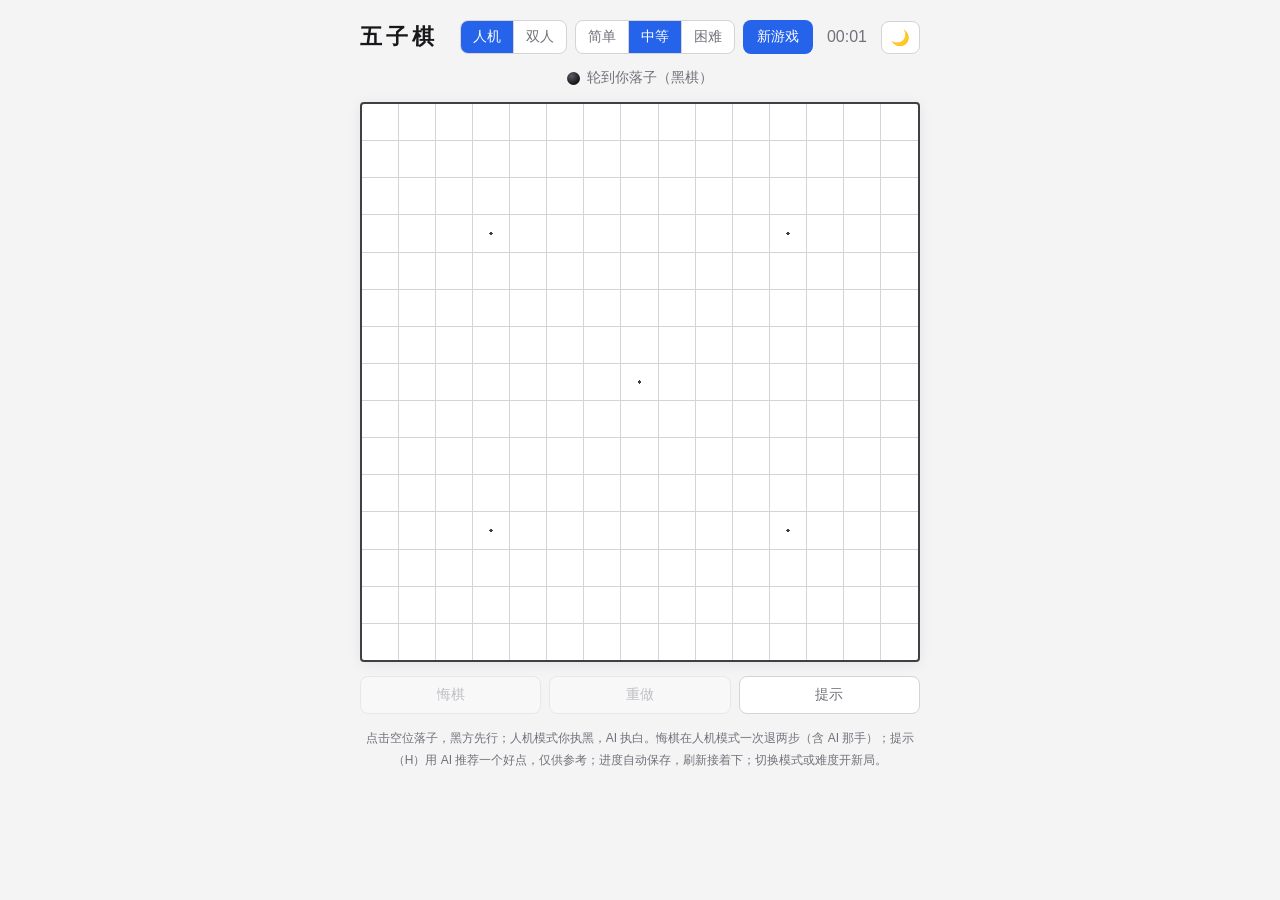
==== gomoku/index.html @ 44c378cf "五子棋：新增人机/双人对战（三档 AI、悔棋/重做、提示、进度自动保存、主题）" ====
<!DOCTYPE html>
<html lang="zh-CN">
<head>
  <meta charset="UTF-8">
  <meta name="viewport" content="width=device-width, initial-scale=1.0">
  <title>五子棋 Gomoku</title>
  <script src="../shared/theme.js"></script>
  <link rel="stylesheet" href="style.css">
</head>
<body>
  <main class="wrap">
    <header class="topbar">
      <h1>五子棋</h1>
      <div class="controls">
        <div class="difficulty" id="modeGroup" role="group" aria-label="对战模式选择">
          <button class="diff-btn active" data-mode="pve">人机</button>
          <button class="diff-btn" data-mode="pvp">双人</button>
        </div>
        <div class="difficulty" id="diffGroup" role="group" aria-label="AI 难度选择">
          <button class="diff-btn" data-difficulty="easy">简单</button>
          <button class="diff-btn active" data-difficulty="medium">中等</button>
          <button class="diff-btn" data-difficulty="hard">困难</button>
        </div>
        <button id="newGame" class="primary">新游戏</button>
        <div class="timer" id="timer">00:00</div>
        <button id="themeBtn" class="theme-btn" title="切换深浅色主题" aria-label="切换深浅色主题">🌙</button>
      </div>
    </header>

    <div class="status" id="status"></div>

    <div class="board" id="board" role="grid" aria-label="五子棋棋盘"></div>

    <div class="toolbar">
      <button id="undoBtn" class="tool" title="悔棋（Ctrl/⌘+Z）">悔棋</button>
      <button id="redoBtn" class="tool" title="重做（Ctrl/⌘+Shift+Z）">重做</button>
      <button id="hintBtn" class="tool" title="AI 推荐一个好点（H）">提示</button>
    </div>

    <p class="hint">点击空位落子，黑方先行；人机模式你执黑，AI 执白。悔棋在人机模式一次退两步（含 AI 那手）；提示（H）用 AI 推荐一个好点，仅供参考；进度自动保存，刷新接着下；切换模式或难度开新局。</p>
  </main>

  <div class="overlay hidden" id="overlay">
    <div class="card">
      <h2 id="overlayTitle">🎉 黑方获胜</h2>
      <p id="overlayText">用时 00:00</p>
      <button class="primary" id="again">再来一局</button>
    </div>
  </div>

  <script src="gomoku.js"></script>
  <script src="app.js"></script>
</body>
</html>
---- gomoku/style.css ----
/* 五子棋页面样式：支持浅色/深色主题。
   index.html 头部的内联脚本会在渲染前把 data-theme 设到 <html> 上，避免刷新闪色。 */

:root {
  color-scheme: light;

  --bg: #f4f4f5;
  --surface: #ffffff;        /* 棋盘、按钮的底色 */
  --surface-hover: #ececf1;
  --line: #d4d4d8;           /* 棋盘细网格线 */
  --strong: #3f3f46;         /* 棋盘外框粗线 / 星位 */
  --text: #18181b;
  --muted: #71717a;
  --primary: #2563eb;
  --last-black-dot: #f8fafc; /* 黑子上最后一手标记 */
  --last-white-dot: #334155; /* 白子上最后一手标记 */
  --hover-stone: rgba(24, 24, 27, 0.4);   /* 悬停预览的黑子 */
  --win-glow: rgba(251, 191, 36, 0.65);   /* 获胜连线光晕 */
  --hint-flash: #fde68a;
  --card: #ffffff;           /* 胜负弹层卡片 */
  --mask: rgba(24, 24, 27, 0.5);
  --board-shadow: 0 2px 14px rgba(0, 0, 0, 0.07);
}

:root[data-theme="dark"] {
  color-scheme: dark;

  --bg: #131316;
  --surface: #1e1e24;
  --surface-hover: #2b2b33;
  --line: #35353d;
  --strong: #6e6e77;
  --text: #f4f4f5;
  --muted: #a0a0ab;
  --primary: #3b82f6;
  --last-black-dot: #f8fafc;
  --last-white-dot: #334155;
  --hover-stone: rgba(244, 244, 245, 0.35);
  --win-glow: rgba(251, 191, 36, 0.7);
  --hint-flash: #a16207;
  --card: #222228;
  --mask: rgba(0, 0, 0, 0.6);
  --board-shadow: 0 2px 18px rgba(0, 0, 0, 0.5);
}

* { box-sizing: border-box; }

body {
  margin: 0;
  min-height: 100vh;
  background: var(--bg);
  color: var(--text);
  font-family: -apple-system, BlinkMacSystemFont, "Segoe UI", "PingFang SC",
    "Hiragino Sans GB", "Microsoft YaHei", sans-serif;
  display: flex;
  justify-content: center;
  transition: background-color 0.25s ease, color 0.25s ease;
}

/* 主题切换时的颜色过渡 */
.board, .cell, .tool, .diff-btn, .theme-btn, .difficulty, .card, .status {
  transition: background-color 0.25s ease, color 0.25s ease, border-color 0.25s ease;
}

.wrap {
  width: min(94vw, 560px);
  padding: 20px 0 40px;
  display: flex;
  flex-direction: column;
  align-items: center;
  gap: 14px;
}

/* ---------- 顶栏 ---------- */

.topbar {
  width: 100%;
  display: flex;
  flex-wrap: wrap;
  align-items: center;
  gap: 10px;
}

h1 {
  font-size: 22px;
  margin: 0 auto 0 0;
  letter-spacing: 4px;
}

.controls {
  display: flex;
  align-items: center;
  gap: 8px;
  flex-wrap: wrap;
}

.difficulty {
  display: flex;
  border: 1px solid var(--line);
  border-radius: 8px;
  overflow: hidden;
  background: var(--surface);
}

.diff-btn {
  border: none;
  background: transparent;
  padding: 7px 12px;
  font-size: 14px;
  color: var(--muted);
  cursor: pointer;
}

.diff-btn + .diff-btn { border-left: 1px solid var(--line); }

.diff-btn.active {
  background: var(--primary);
  color: #fff;
}

/* 双人模式下 AI 难度整组禁用 */
.difficulty.disabled {
  opacity: 0.4;
  pointer-events: none;
}

button.primary {
  border: none;
  border-radius: 8px;
  background: var(--primary);
  color: #fff;
  padding: 8px 14px;
  font-size: 14px;
  cursor: pointer;
}

button.primary:hover { filter: brightness(1.15); }

.timer {
  font-variant-numeric: tabular-nums;
  font-size: 16px;
  color: var(--muted);
  min-width: 52px;
  text-align: center;
}

.theme-btn {
  border: 1px solid var(--line);
  border-radius: 8px;
  background: var(--surface);
  padding: 5px 9px;
  font-size: 15px;
  line-height: 1.4;
  cursor: pointer;
}

.theme-btn:hover { background: var(--surface-hover); }

/* ---------- 状态行 ---------- */

.status {
  min-height: 20px;
  font-size: 14px;
  color: var(--muted);
  display: flex;
  align-items: center;
}

/* 状态行里的小棋子图标 */
.dot {
  display: inline-block;
  width: 13px;
  height: 13px;
  border-radius: 50%;
  margin-right: 7px;
}

.dot.black {
  background: radial-gradient(circle at 35% 30%, #5c5c66, #141418 70%);
}

.dot.white {
  background: radial-gradient(circle at 35% 30%, #ffffff, #d7d8de 75%);
  box-shadow: inset 0 0 0 1px rgba(0, 0, 0, 0.15);
}

/* ---------- 棋盘 ---------- */

.board {
  display: grid;
  grid-template-columns: repeat(15, 1fr);
  width: 100%;
  aspect-ratio: 1;
  background: var(--surface);
  border: 2px solid var(--strong);
  border-radius: 4px;
  overflow: hidden;
  user-select: none;
  touch-action: manipulation;
  box-shadow: var(--board-shadow);
}

.cell {
  position: relative;
  border-right: 1px solid var(--line);
  border-bottom: 1px solid var(--line);
  cursor: pointer;
}

.cell.last-col { border-right: none; }
.cell.last-row { border-bottom: none; }

/* 轮到 AI / 已结束时不可点 */
.board.locked .cell { cursor: default; }

/* 星位：四角星 + 天元 */
.cell.star {
  background-image: radial-gradient(circle, var(--strong) 0, var(--strong) 1.5px, transparent 1.6px);
}

/* 棋子：径向渐变画出立体感 */
.cell.black::before,
.cell.white::before {
  content: '';
  position: absolute;
  inset: 11%;
  border-radius: 50%;
}

.cell.black::before {
  background: radial-gradient(circle at 35% 30%, #5c5c66, #141418 70%);
}

.cell.white::before {
  background: radial-gradient(circle at 35% 30%, #ffffff, #d7d8de 75%);
  box-shadow: 0 1px 3px rgba(0, 0, 0, 0.3);
}

/* 最后一手标记：棋子中心的小圆点 */
.cell.last::after {
  content: '';
  position: absolute;
  left: 50%;
  top: 50%;
  width: 20%;
  height: 20%;
  transform: translate(-50%, -50%);
  border-radius: 50%;
}

.cell.last.black::after { background: var(--last-black-dot); }
.cell.last.white::after { background: var(--last-white-dot); }

/* 悬停预览：轮到谁走就显示谁的半透明子（仅空格） */
.board.turn-black .cell.empty:hover::after,
.board.turn-white .cell.empty:hover::after {
  content: '';
  position: absolute;
  inset: 11%;
  border-radius: 50%;
}

.board.turn-black .cell.empty:hover::after { background: var(--hover-stone); }
.board.turn-white .cell.empty:hover::after {
  background: rgba(255, 255, 255, 0.55);
  box-shadow: inset 0 0 0 1px rgba(0, 0, 0, 0.12);
}

/* 提示推荐的落点闪一下 */
@keyframes hint-pulse {
  0% { background-color: var(--hint-flash); }
  100% { background-color: transparent; }
}

.cell.hinted { animation: hint-pulse 1s ease-out; }

/* ---------- 获胜连线动画 ----------
   app.js 给连线上的每格设置 animation-delay（按连线顺序递增），
   棋子逐个弹起并带上金色光晕，动画结束后保留静态光晕标出五连。 */

.cell.win-line::before {
  box-shadow: 0 0 9px 2px var(--win-glow);
}

.board.win .cell.win-line::before {
  animation: win-pulse 0.55s ease-out both;
}

@keyframes win-pulse {
  0% {
    transform: scale(1);
  }
  45% {
    transform: scale(1.28);
    box-shadow: 0 0 18px 6px var(--win-glow);
  }
  100% {
    transform: scale(1);
    box-shadow: 0 0 9px 2px var(--win-glow);
  }
}

/* ---------- 工具栏（悔棋/重做/提示） ---------- */

.toolbar {
  display: grid;
  grid-template-columns: repeat(3, 1fr);
  gap: 8px;
  width: 100%;
}

.tool {
  padding: 9px 0;
  font-size: 14px;
  border: 1px solid var(--line);
  border-radius: 8px;
  background: var(--surface);
  color: var(--muted);
  cursor: pointer;
}

.tool:hover { background: var(--surface-hover); color: var(--text); }

.tool:disabled {
  opacity: 0.4;
  cursor: default;
}

.tool:disabled:hover { background: var(--surface); color: var(--muted); }

.hint {
  font-size: 12px;
  color: var(--muted);
  text-align: center;
  margin: 0;
  line-height: 1.8;
}

/* ---------- 胜负弹层 ---------- */

.overlay {
  position: fixed;
  inset: 0;
  background: var(--mask);
  display: flex;
  align-items: center;
  justify-content: center;
}

.overlay.hidden { display: none; }

.card {
  background: var(--card);
  border-radius: 14px;
  padding: 30px 40px;
  text-align: center;
  box-shadow: 0 20px 50px rgba(0, 0, 0, 0.25);
}

.card h2 { margin: 0 0 10px; font-size: 20px; }
.card p { margin: 0 0 18px; color: var(--muted); }
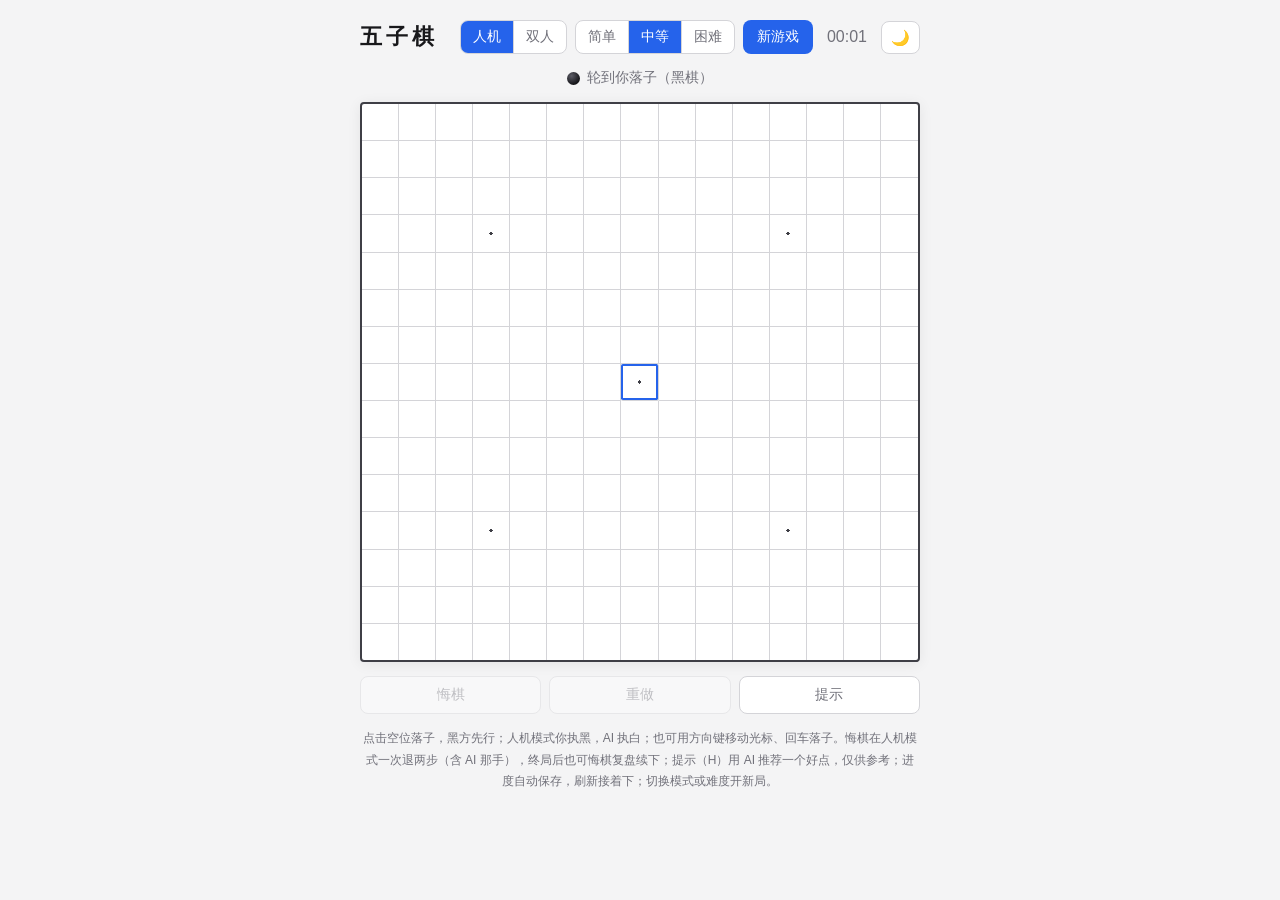
==== commit 1d0927be: "数独/五子棋：体验打磨（暂停与剩余计数、终局复盘悔棋、键盘光标、记忆偏好、切局确认）" ====
--- a/gomoku/index.html
+++ b/gomoku/index.html
@@ -37,14 +37,28 @@
       <button id="hintBtn" class="tool" title="AI 推荐一个好点（H）">提示</button>
     </div>
 
-    <p class="hint">点击空位落子，黑方先行；人机模式你执黑，AI 执白。悔棋在人机模式一次退两步（含 AI 那手）；提示（H）用 AI 推荐一个好点，仅供参考；进度自动保存，刷新接着下；切换模式或难度开新局。</p>
+    <p class="hint">点击空位落子，黑方先行；人机模式你执黑，AI 执白；也可用方向键移动光标、回车落子。悔棋在人机模式一次退两步（含 AI 那手），终局后也可悔棋复盘续下；提示（H）用 AI 推荐一个好点，仅供参考；进度自动保存，刷新接着下；切换模式或难度开新局。</p>
   </main>
+
+  <div class="overlay hidden" id="confirmOverlay">
+    <div class="card">
+      <h2>放弃当前对局？</h2>
+      <p id="confirmText">当前进度将被清除</p>
+      <div class="confirm-btns">
+        <button id="confirmCancel">继续对局</button>
+        <button id="confirmOk" class="primary">开新局</button>
+      </div>
+    </div>
+  </div>
 
   <div class="overlay hidden" id="overlay">
     <div class="card">
       <h2 id="overlayTitle">🎉 黑方获胜</h2>
       <p id="overlayText">用时 00:00</p>
-      <button class="primary" id="again">再来一局</button>
+      <div class="confirm-btns">
+        <button id="review">回顾棋局</button>
+        <button class="primary" id="again">再来一局</button>
+      </div>
     </div>
   </div>
 
--- a/gomoku/style.css
+++ b/gomoku/style.css
@@ -207,6 +207,12 @@
   cursor: pointer;
 }
 
+/* 键盘虚拟光标：细边框标出当前格 */
+.cell.cursor {
+  box-shadow: inset 0 0 0 2px var(--primary);
+  border-radius: 2px;
+}
+
 .cell.last-col { border-right: none; }
 .cell.last-row { border-bottom: none; }
 
@@ -359,3 +365,24 @@
 
 .card h2 { margin: 0 0 10px; font-size: 20px; }
 .card p { margin: 0 0 18px; color: var(--muted); }
+
+/* 弹层/确认的双按钮 */
+.confirm-btns {
+  display: flex;
+  gap: 10px;
+  justify-content: center;
+}
+
+.confirm-btns button {
+  border: 1px solid var(--line);
+  border-radius: 8px;
+  background: var(--surface);
+  color: var(--text);
+  padding: 8px 16px;
+  font-size: 14px;
+  cursor: pointer;
+}
+
+.confirm-btns button:hover { background: var(--surface-hover); }
+.confirm-btns button.primary { border: none; }
+.confirm-btns button.primary:hover { filter: brightness(1.15); background: var(--primary); }
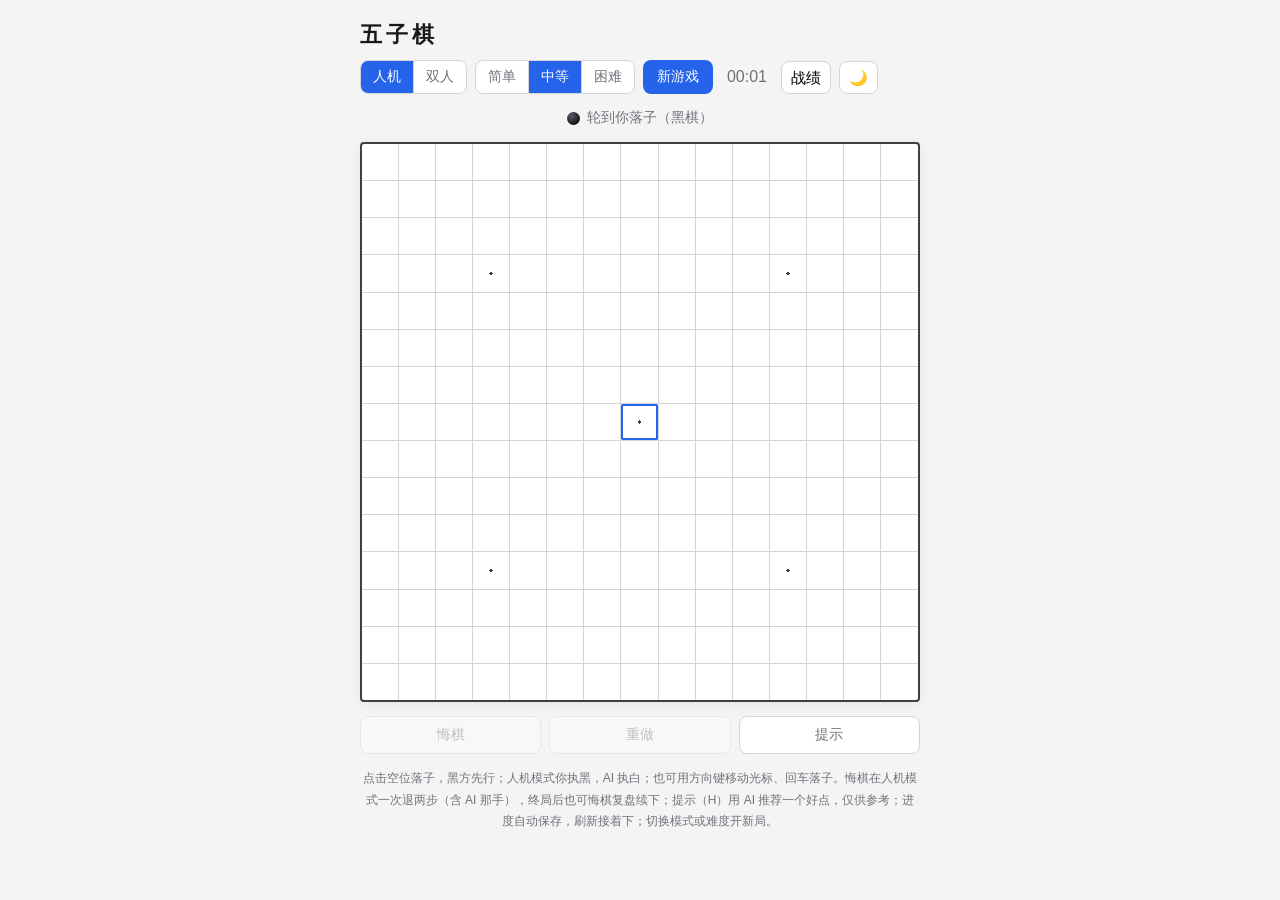
==== commit 0103b27d: "数独/五子棋：新增战绩统计（游戏页战绩弹层 + 首页卡片摘要）" ====
--- a/gomoku/index.html
+++ b/gomoku/index.html
@@ -23,6 +23,7 @@
         </div>
         <button id="newGame" class="primary">新游戏</button>
         <div class="timer" id="timer">00:00</div>
+        <button id="statsBtn" class="theme-btn" title="查看对局战绩">战绩</button>
         <button id="themeBtn" class="theme-btn" title="切换深浅色主题" aria-label="切换深浅色主题">🌙</button>
       </div>
     </header>
@@ -42,11 +43,22 @@
 
   <div class="overlay hidden" id="confirmOverlay">
     <div class="card">
-      <h2>放弃当前对局？</h2>
+      <h2>请确认</h2>
       <p id="confirmText">当前进度将被清除</p>
       <div class="confirm-btns">
-        <button id="confirmCancel">继续对局</button>
-        <button id="confirmOk" class="primary">开新局</button>
+        <button id="confirmCancel">取消</button>
+        <button id="confirmOk" class="primary">确定</button>
+      </div>
+    </div>
+  </div>
+
+  <div class="overlay hidden" id="statsOverlay">
+    <div class="card stats-card">
+      <h2>📊 战绩</h2>
+      <div id="statsContent"></div>
+      <div class="confirm-btns">
+        <button id="statsClear">清空战绩</button>
+        <button id="statsClose" class="primary">关闭</button>
       </div>
     </div>
   </div>
--- a/gomoku/style.css
+++ b/gomoku/style.css
@@ -386,3 +386,49 @@
 .confirm-btns button:hover { background: var(--surface-hover); }
 .confirm-btns button.primary { border: none; }
 .confirm-btns button.primary:hover { filter: brightness(1.15); background: var(--primary); }
+
+/* 确认弹层叠在战绩弹层之上（战绩里清空会二次确认） */
+#confirmOverlay { z-index: 20; }
+
+/* ---------- 战绩弹层 ---------- */
+
+.stats-card { min-width: 280px; }
+
+.stats-card h2 { margin: 0 0 16px; }
+
+.stats-table {
+  width: 100%;
+  border-collapse: collapse;
+  margin: 0 0 6px;
+  font-size: 14px;
+}
+
+.stats-table th {
+  color: var(--muted);
+  font-weight: normal;
+  font-size: 12px;
+}
+
+.stats-table th,
+.stats-table td {
+  padding: 6px 12px;
+  text-align: center;
+  border-bottom: 1px solid var(--line);
+}
+
+.stats-table tr:last-child td { border-bottom: none; }
+.stats-table th:first-child,
+.stats-table td:first-child { text-align: left; }
+
+.stats-section {
+  text-align: left;
+  font-size: 13px;
+  color: var(--muted);
+  margin: 10px 0 6px;
+}
+
+.stats-empty {
+  color: var(--muted);
+  font-size: 13px;
+  margin: 0 0 18px;
+}
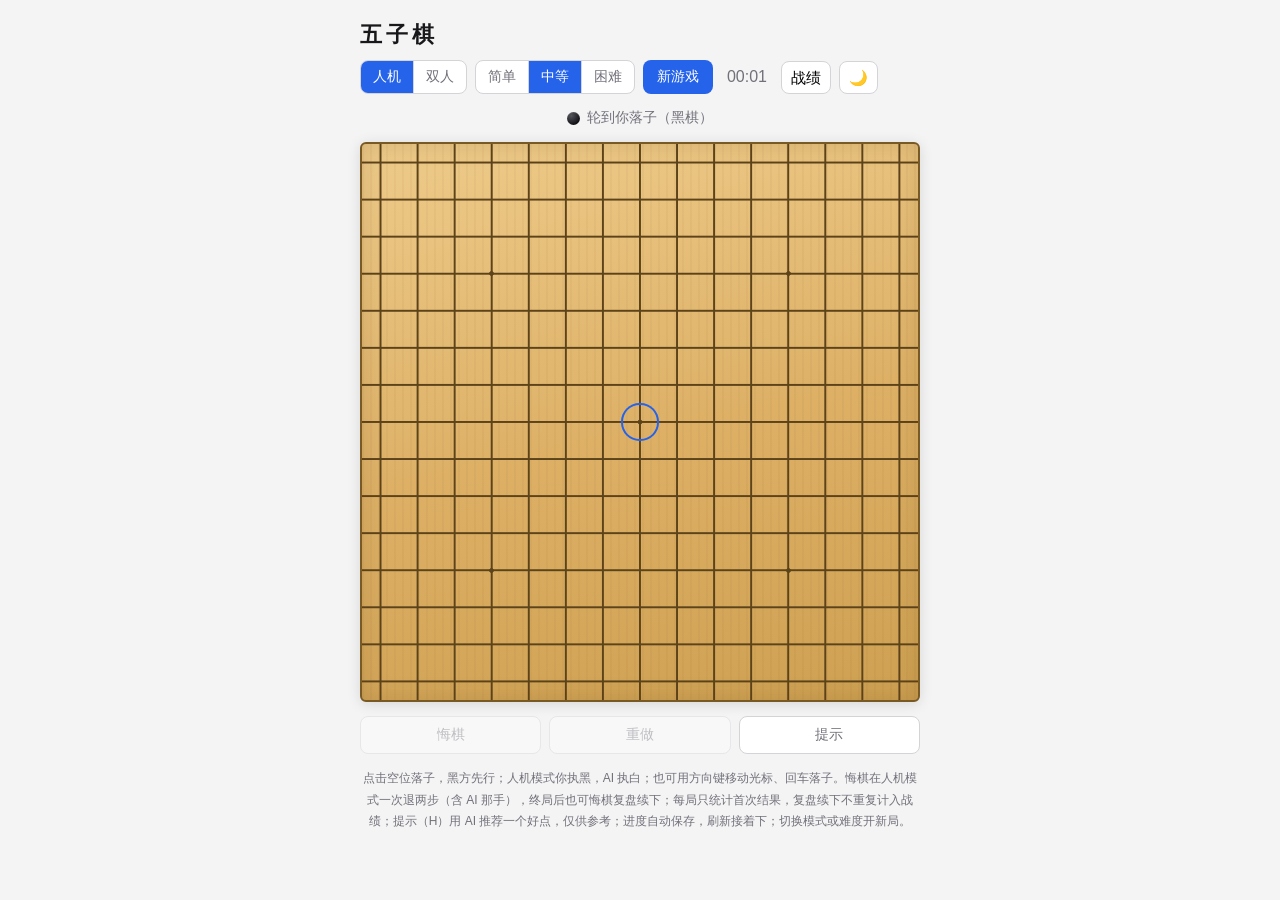
==== commit 059f13f3: "五子棋：修复提示按钮状态与复盘战绩重复计数" ====
--- a/gomoku/index.html
+++ b/gomoku/index.html
@@ -38,7 +38,7 @@
       <button id="hintBtn" class="tool" title="AI 推荐一个好点（H）">提示</button>
     </div>
 
-    <p class="hint">点击空位落子，黑方先行；人机模式你执黑，AI 执白；也可用方向键移动光标、回车落子。悔棋在人机模式一次退两步（含 AI 那手），终局后也可悔棋复盘续下；提示（H）用 AI 推荐一个好点，仅供参考；进度自动保存，刷新接着下；切换模式或难度开新局。</p>
+    <p class="hint">点击空位落子，黑方先行；人机模式你执黑，AI 执白；也可用方向键移动光标、回车落子。悔棋在人机模式一次退两步（含 AI 那手），终局后也可悔棋复盘续下；每局只统计首次结果，复盘续下不重复计入战绩；提示（H）用 AI 推荐一个好点，仅供参考；进度自动保存，刷新接着下；切换模式或难度开新局。</p>
   </main>
 
   <div class="overlay hidden" id="confirmOverlay">
--- a/gomoku/style.css
+++ b/gomoku/style.css
@@ -7,19 +7,23 @@
   --bg: #f4f4f5;
   --surface: #ffffff;        /* 棋盘、按钮的底色 */
   --surface-hover: #ececf1;
-  --line: #d4d4d8;           /* 棋盘细网格线 */
-  --strong: #3f3f46;         /* 棋盘外框粗线 / 星位 */
+  --line: #d4d4d8;           /* 界面分隔细线 */
+  --board-line: #5d431a;     /* 棋盘网格线 / 星位 */
+  --board-border: #7a5a24;   /* 棋盘外框 */
+  --board-wood: linear-gradient(168deg, #eecb8a 0%, #ddb066 52%, #cda052 100%); /* 棋盘木纹底色 */
+  --board-grain: repeating-linear-gradient(90deg, rgba(124, 82, 28, 0.05) 0 2px, rgba(124, 82, 28, 0) 2px 8px);
   --text: #18181b;
   --muted: #71717a;
   --primary: #2563eb;
-  --last-black-dot: #f8fafc; /* 黑子上最后一手标记 */
-  --last-white-dot: #334155; /* 白子上最后一手标记 */
-  --hover-stone: rgba(24, 24, 27, 0.4);   /* 悬停预览的黑子 */
-  --win-glow: rgba(251, 191, 36, 0.65);   /* 获胜连线光晕 */
-  --hint-flash: #fde68a;
+  --stone-shadow: rgba(70, 42, 8, 0.4);   /* 棋子落在棋盘上的投影 */
+  --last-black-dot: #f7efdc; /* 黑子上最后一手标记 */
+  --last-white-dot: #5d431a; /* 白子上最后一手标记 */
+  --hover-stone: rgba(43, 26, 4, 0.32);   /* 悬停预览的黑子 */
+  --win-glow: rgba(250, 170, 20, 0.75);   /* 获胜连线光晕 */
+  --hint-flash: #fff1c4;
   --card: #ffffff;           /* 胜负弹层卡片 */
   --mask: rgba(24, 24, 27, 0.5);
-  --board-shadow: 0 2px 14px rgba(0, 0, 0, 0.07);
+  --board-shadow: 0 2px 14px rgba(0, 0, 0, 0.12), inset 0 0 24px rgba(88, 54, 10, 0.16);
 }
 
 :root[data-theme="dark"] {
@@ -29,18 +33,22 @@
   --surface: #1e1e24;
   --surface-hover: #2b2b33;
   --line: #35353d;
-  --strong: #6e6e77;
+  --board-line: #2e2411;
+  --board-border: #3a2c14;
+  --board-wood: linear-gradient(168deg, #6d5634 0%, #5a4426 52%, #4a3720 100%);
+  --board-grain: repeating-linear-gradient(90deg, rgba(18, 10, 2, 0.16) 0 2px, rgba(18, 10, 2, 0) 2px 8px);
   --text: #f4f4f5;
   --muted: #a0a0ab;
   --primary: #3b82f6;
-  --last-black-dot: #f8fafc;
-  --last-white-dot: #334155;
-  --hover-stone: rgba(244, 244, 245, 0.35);
-  --win-glow: rgba(251, 191, 36, 0.7);
-  --hint-flash: #a16207;
+  --stone-shadow: rgba(0, 0, 0, 0.5);
+  --last-black-dot: #f7efdc;
+  --last-white-dot: #5d431a;
+  --hover-stone: rgba(12, 7, 1, 0.5);
+  --win-glow: rgba(251, 191, 36, 0.8);
+  --hint-flash: #e7a93c;
   --card: #222228;
   --mask: rgba(0, 0, 0, 0.6);
-  --board-shadow: 0 2px 18px rgba(0, 0, 0, 0.5);
+  --board-shadow: 0 2px 18px rgba(0, 0, 0, 0.5), inset 0 0 24px rgba(0, 0, 0, 0.3);
 }
 
 * { box-sizing: border-box; }
@@ -176,24 +184,41 @@
 }
 
 .dot.black {
-  background: radial-gradient(circle at 35% 30%, #5c5c66, #141418 70%);
+  background: radial-gradient(circle at 33% 28%, #55555e, #101014 72%);
+  box-shadow: inset 0 1px 1px rgba(255, 255, 255, 0.14);
 }
 
 .dot.white {
-  background: radial-gradient(circle at 35% 30%, #ffffff, #d7d8de 75%);
-  box-shadow: inset 0 0 0 1px rgba(0, 0, 0, 0.15);
+  background: radial-gradient(circle at 33% 28%, #ffffff, #f3edde 55%, #d9d0ba 100%);
+  box-shadow: inset 0 0 0 1px rgba(93, 67, 26, 0.25);
 }
 
 /* ---------- 棋盘 ---------- */
 
+/* 棋盘参考围棋棋盘：木纹底，格线穿过棋位中心（棋子落在交叉点上）。
+   线与星位都画在背景图里，格子本身只负责接收点击和摆放棋子。 */
 .board {
   display: grid;
   grid-template-columns: repeat(15, 1fr);
   width: 100%;
   aspect-ratio: 1;
-  background: var(--surface);
-  border: 2px solid var(--strong);
-  border-radius: 4px;
+  background-color: var(--surface);
+  background-image:
+    linear-gradient(to right,
+      transparent calc(50% - 0.5px), var(--board-line) calc(50% - 0.5px),
+      var(--board-line) calc(50% + 0.5px), transparent calc(50% + 0.5px)),
+    linear-gradient(to bottom,
+      transparent calc(50% - 0.5px), var(--board-line) calc(50% - 0.5px),
+      var(--board-line) calc(50% + 0.5px), transparent calc(50% + 0.5px)),
+    var(--board-grain),
+    var(--board-wood);
+  background-size:
+    calc(100% / 15) calc(100% / 15),
+    calc(100% / 15) calc(100% / 15),
+    100% 100%,
+    100% 100%;
+  border: 2px solid var(--board-border);
+  border-radius: 6px;
   overflow: hidden;
   user-select: none;
   touch-action: manipulation;
@@ -202,44 +227,49 @@
 
 .cell {
   position: relative;
-  border-right: 1px solid var(--line);
-  border-bottom: 1px solid var(--line);
-  cursor: pointer;
-}
-
-/* 键盘虚拟光标：细边框标出当前格 */
+  cursor: pointer;
+}
+
+/* 键盘虚拟光标：圆圈标出当前交叉点 */
 .cell.cursor {
   box-shadow: inset 0 0 0 2px var(--primary);
-  border-radius: 2px;
-}
-
-.cell.last-col { border-right: none; }
-.cell.last-row { border-bottom: none; }
+  border-radius: 50%;
+}
 
 /* 轮到 AI / 已结束时不可点 */
 .board.locked .cell { cursor: default; }
 
 /* 星位：四角星 + 天元 */
 .cell.star {
-  background-image: radial-gradient(circle, var(--strong) 0, var(--strong) 1.5px, transparent 1.6px);
-}
-
-/* 棋子：径向渐变画出立体感 */
+  background-image: radial-gradient(circle, var(--board-line) 0 2px, transparent 2.7px);
+}
+
+/* 棋子参考围棋子：黑子如玄石带高光，白子如蛤壳般温润，都带落在棋盘上的投影；
+   尺寸贴近格距（约九成），新落的子轻微弹出 */
 .cell.black::before,
 .cell.white::before {
   content: '';
   position: absolute;
-  inset: 11%;
-  border-radius: 50%;
+  inset: 5.5%;
+  border-radius: 50%;
+  animation: stone-pop 0.16s ease-out;
 }
 
 .cell.black::before {
-  background: radial-gradient(circle at 35% 30%, #5c5c66, #141418 70%);
+  background:
+    radial-gradient(circle at 33% 28%, rgba(255, 255, 255, 0.32), rgba(255, 255, 255, 0) 34%),
+    radial-gradient(circle at 36% 32%, #55555e, #1c1c22 58%, #060608 100%);
+  box-shadow: 0 2px 4px var(--stone-shadow), inset 0 1px 1px rgba(255, 255, 255, 0.14);
 }
 
 .cell.white::before {
-  background: radial-gradient(circle at 35% 30%, #ffffff, #d7d8de 75%);
-  box-shadow: 0 1px 3px rgba(0, 0, 0, 0.3);
+  background: radial-gradient(circle at 33% 28%, #ffffff, #f6f1e4 45%, #e2dac6 78%, #cec4a9 100%);
+  box-shadow: 0 2px 4px var(--stone-shadow), inset 0 -2px 3px rgba(120, 90, 40, 0.16);
+}
+
+@keyframes stone-pop {
+  from { transform: scale(0.6); opacity: 0.4; }
+  to { transform: scale(1); opacity: 1; }
 }
 
 /* 最后一手标记：棋子中心的小圆点 */
@@ -262,14 +292,18 @@
 .board.turn-white .cell.empty:hover::after {
   content: '';
   position: absolute;
-  inset: 11%;
-  border-radius: 50%;
-}
-
-.board.turn-black .cell.empty:hover::after { background: var(--hover-stone); }
+  inset: 5.5%;
+  border-radius: 50%;
+}
+
+.board.turn-black .cell.empty:hover::after {
+  background: var(--hover-stone);
+  box-shadow: inset 0 0 0 1px rgba(255, 246, 224, 0.3);
+}
+
 .board.turn-white .cell.empty:hover::after {
-  background: rgba(255, 255, 255, 0.55);
-  box-shadow: inset 0 0 0 1px rgba(0, 0, 0, 0.12);
+  background: rgba(255, 252, 244, 0.55);
+  box-shadow: inset 0 0 0 1px rgba(93, 67, 26, 0.4);
 }
 
 /* 提示推荐的落点闪一下 */
@@ -278,14 +312,18 @@
   100% { background-color: transparent; }
 }
 
-.cell.hinted { animation: hint-pulse 1s ease-out; }
+.cell.hinted {
+  border-radius: 50%;
+  animation: hint-pulse 1s ease-out;
+}
 
 /* ---------- 获胜连线动画 ----------
    app.js 给连线上的每格设置 animation-delay（按连线顺序递增），
    棋子逐个弹起并带上金色光晕，动画结束后保留静态光晕标出五连。 */
 
 .cell.win-line::before {
-  box-shadow: 0 0 9px 2px var(--win-glow);
+  box-shadow: 0 0 9px 2px var(--win-glow), 0 2px 4px var(--stone-shadow),
+    inset 0 1px 1px rgba(255, 255, 255, 0.14);
 }
 
 .board.win .cell.win-line::before {
@@ -298,11 +336,11 @@
   }
   45% {
     transform: scale(1.28);
-    box-shadow: 0 0 18px 6px var(--win-glow);
+    box-shadow: 0 0 18px 6px var(--win-glow), 0 2px 4px var(--stone-shadow);
   }
   100% {
     transform: scale(1);
-    box-shadow: 0 0 9px 2px var(--win-glow);
+    box-shadow: 0 0 9px 2px var(--win-glow), 0 2px 4px var(--stone-shadow);
   }
 }
 
